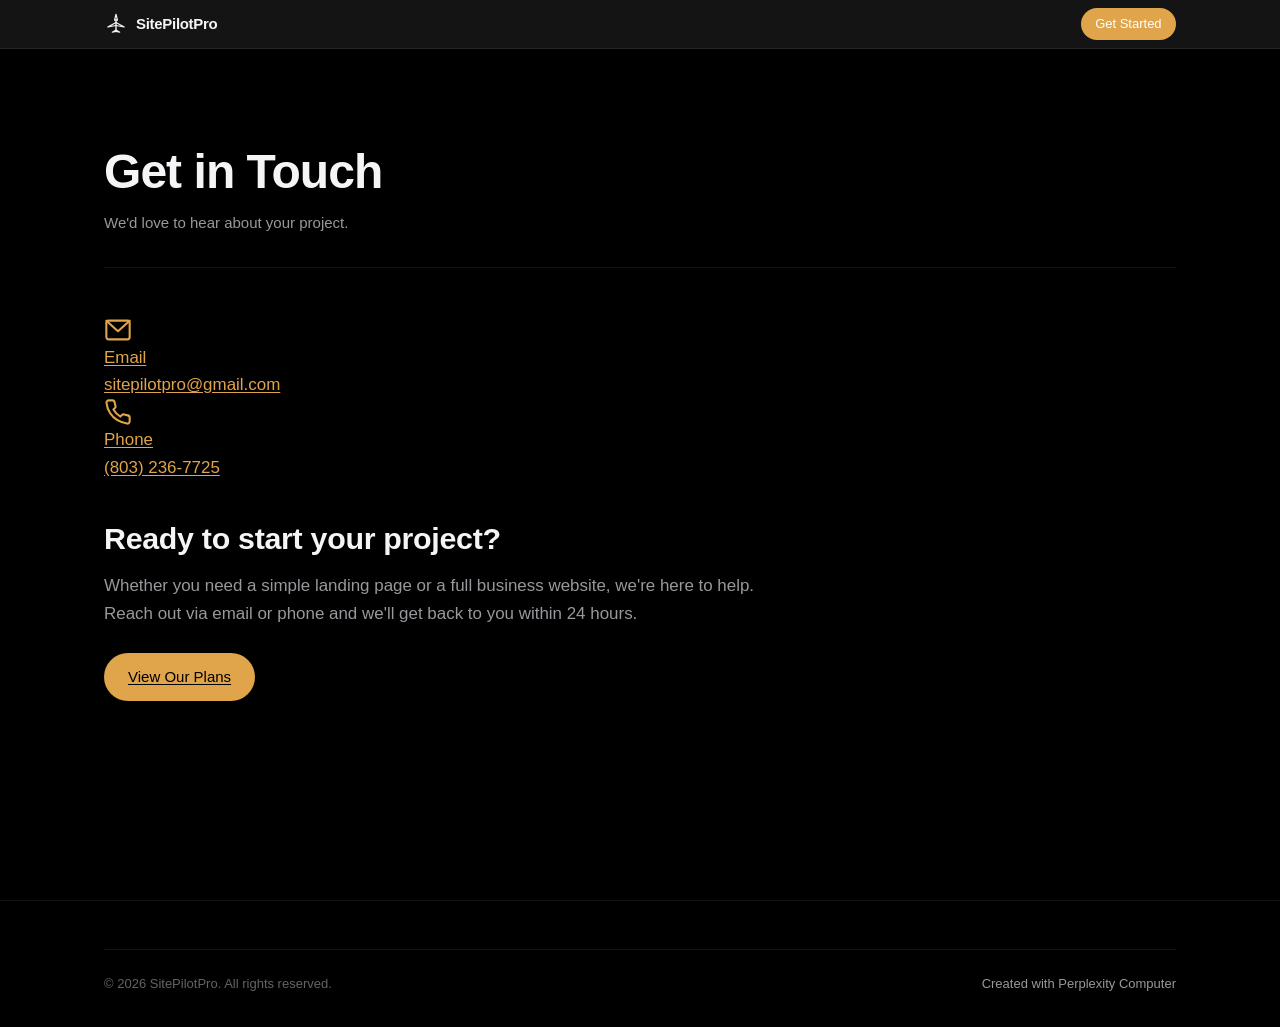
==== contact.html @ 57f38161 "Add contact page with email and phone" ====
<!DOCTYPE html>
<html lang="en" data-theme="dark">
<head>
<!--
   ______                            __
  / ____/___  ____ ___  ____  __  __/ /____  _____
 / /   / __ \/ __ `__ \/ __ \/ / / / __/ _ \/ ___/
/ /___/ /_/ / / / / / / /_/ / /_/ / /_/  __/ /
\____/\____/_/ /_/ /_/ .___/\__,_/\__/\___/_/
                    /_/
        Created with Perplexity Computer
        https://www.perplexity.ai/computer
-->
<meta name="generator" content="Perplexity Computer">
<meta name="author" content="Perplexity Computer">
<meta property="og:see_also" content="https://www.perplexity.ai/computer">
<link rel="author" href="https://www.perplexity.ai/computer">

<meta charset="UTF-8">
<meta name="viewport" content="width=device-width, initial-scale=1.0">
<title>Contact — SitePilotPro</title>
<meta name="description" content="Get in touch with SitePilotPro — reach us by email or phone to start your web design project.">
<link rel="stylesheet" href="./base.css">
<link rel="stylesheet" href="./style.css">
</head>
<body>

<nav class="nav" role="navigation" aria-label="Primary navigation">
  <div class="nav__inner">
    <a href="./index.html" class="nav__logo" aria-label="SitePilotPro home">
      <svg width="28" height="28" viewBox="0 0 32 32" fill="none" aria-hidden="true">
        <path d="M16 3L18 11H14L16 3Z" fill="currentColor" opacity="0.15"/>
        <path d="M16 3L18 11H14L16 3Z" stroke="currentColor" stroke-width="1.5" stroke-linejoin="round"/>
        <line x1="16" y1="10" x2="16" y2="26" stroke="currentColor" stroke-width="1.8" stroke-linecap="round"/>
        <path d="M16 14L5 20L16 18" stroke="currentColor" stroke-width="1.6" stroke-linecap="round" stroke-linejoin="round"/>
        <path d="M16 14L27 20L16 18" stroke="currentColor" stroke-width="1.6" stroke-linecap="round" stroke-linejoin="round"/>
        <path d="M16 24L11 27L16 26" stroke="currentColor" stroke-width="1.4" stroke-linecap="round" stroke-linejoin="round"/>
        <path d="M16 24L21 27L16 26" stroke="currentColor" stroke-width="1.4" stroke-linecap="round" stroke-linejoin="round"/>
      </svg>
      SitePilotPro
    </a>
    <div class="nav__actions">
      <a href="./index.html#pricing" class="nav__cta">Get Started</a>
    </div>
  </div>
</nav>

<main class="legal">
  <div class="container">
    <div class="legal__header">
      <h1 class="legal__title">Get in Touch</h1>
      <p class="legal__date">We'd love to hear about your project.</p>
    </div>

    <div class="legal__content">
      <section class="contact-cards">
        <a href="mailto:sitepilotpro@gmail.com" class="contact-card">
          <div class="contact-card__icon">
            <svg width="28" height="28" viewBox="0 0 24 24" fill="none" stroke="currentColor" stroke-width="1.8" stroke-linecap="round" stroke-linejoin="round">
              <rect x="2" y="4" width="20" height="16" rx="2"/>
              <path d="M22 4L12 13L2 4"/>
            </svg>
          </div>
          <div class="contact-card__label">Email</div>
          <div class="contact-card__value">sitepilotpro@gmail.com</div>
        </a>

        <a href="tel:+18032367725" class="contact-card">
          <div class="contact-card__icon">
            <svg width="28" height="28" viewBox="0 0 24 24" fill="none" stroke="currentColor" stroke-width="1.8" stroke-linecap="round" stroke-linejoin="round">
              <path d="M22 16.92v3a2 2 0 01-2.18 2 19.79 19.79 0 01-8.63-3.07 19.5 19.5 0 01-6-6 19.79 19.79 0 01-3.07-8.67A2 2 0 014.11 2h3a2 2 0 012 1.72c.127.96.361 1.903.7 2.81a2 2 0 01-.45 2.11L8.09 9.91a16 16 0 006 6l1.27-1.27a2 2 0 012.11-.45c.907.339 1.85.573 2.81.7A2 2 0 0122 16.92z"/>
            </svg>
          </div>
          <div class="contact-card__label">Phone</div>
          <div class="contact-card__value">(803) 236-7725</div>
        </a>
      </section>

      <section>
        <h2>Ready to start your project?</h2>
        <p>Whether you need a simple landing page or a full business website, we're here to help. Reach out via email or phone and we'll get back to you within 24 hours.</p>
        <p style="margin-top: var(--space-6);">
          <a href="./index.html#pricing" class="btn btn--primary" style="display: inline-flex; color: #000;">View Our Plans</a>
        </p>
      </section>
    </div>
  </div>
</main>

<footer class="footer">
  <div class="container">
    <div class="footer__bottom">
      <div class="footer__copyright">&copy; 2026 SitePilotPro. All rights reserved.</div>
      <div class="footer__credit">
        <a href="https://www.perplexity.ai/computer" target="_blank" rel="noopener noreferrer">Created with Perplexity Computer</a>
      </div>
    </div>
  </div>
</footer>

</body>
</html>
---- base.css ----
*, *::before, *::after { box-sizing: border-box; margin: 0; padding: 0; }

html {
  -moz-text-size-adjust: none;
  -webkit-text-size-adjust: none;
  text-size-adjust: none;
  -webkit-font-smoothing: antialiased;
  -moz-osx-font-smoothing: grayscale;
  text-rendering: optimizeLegibility;
  scroll-behavior: smooth;
  hanging-punctuation: first last;
  scroll-padding-top: 5rem;
}

body {
  min-height: 100dvh;
  line-height: 1.6;
  font-family: var(--font-body, sans-serif);
  font-size: var(--text-base);
  color: var(--color-text);
  background-color: var(--color-bg);
}

img, picture, video, canvas, svg { display: block; max-width: 100%; height: auto; }
ul[role="list"], ol[role="list"] { list-style: none; }
input, button, textarea, select { font: inherit; color: inherit; }

h1, h2, h3, h4, h5, h6 { text-wrap: balance; line-height: 1.15; }
p, li, figcaption { text-wrap: pretty; max-width: 72ch; }

::selection {
  background: oklch(from var(--color-primary) l c h / 0.25);
  color: var(--color-text);
}

:focus-visible {
  outline: 2px solid var(--color-primary);
  outline-offset: 3px;
  border-radius: 0.375rem;
}

@media (prefers-reduced-motion: reduce) {
  *, *::before, *::after {
    animation-duration: 0.01ms !important;
    animation-iteration-count: 1 !important;
    transition-duration: 0.01ms !important;
    scroll-behavior: auto !important;
  }
}

button { cursor: pointer; background: none; border: none; }
table { border-collapse: collapse; width: 100%; }

a, button, [role="button"], [role="link"], input, textarea, select {
  transition: color 180ms cubic-bezier(0.16, 1, 0.3, 1),
              background 180ms cubic-bezier(0.16, 1, 0.3, 1),
              border-color 180ms cubic-bezier(0.16, 1, 0.3, 1),
              box-shadow 180ms cubic-bezier(0.16, 1, 0.3, 1);
}

.sr-only {
  position: absolute; width: 1px; height: 1px; padding: 0; margin: -1px;
  overflow: hidden; clip: rect(0, 0, 0, 0); white-space: nowrap; border-width: 0;
}
---- style.css ----
/* =============================================
   SitePilotPro — Apple-Inspired Sleek Redesign
   ============================================= */

/* --- Fonts --- */
@import url('https://api.fontshare.com/v2/css?f[]=general-sans@400,500,600,700&f[]=cabinet-grotesk@500,700,800&display=swap');

/* --- Design Tokens --- */
:root {
  --font-body: 'General Sans', -apple-system, 'Helvetica Neue', sans-serif;
  --font-display: 'Cabinet Grotesk', 'General Sans', sans-serif;

  --text-xs:   clamp(0.75rem,  0.7rem  + 0.25vw, 0.8125rem);
  --text-sm:   clamp(0.8125rem, 0.78rem + 0.25vw, 0.9375rem);
  --text-base: clamp(0.9375rem, 0.9rem  + 0.2vw,  1.0625rem);
  --text-lg:   clamp(1.125rem, 1rem    + 0.6vw,  1.375rem);
  --text-xl:   clamp(1.375rem, 1.1rem  + 1vw,    2rem);
  --text-2xl:  clamp(1.75rem,  1rem    + 2.2vw,  3rem);
  --text-3xl:  clamp(2.25rem,  0.8rem  + 3.5vw,  4.5rem);
  --text-hero: clamp(2.75rem,  0.5rem  + 6vw,    6.5rem);

  --space-1:  0.25rem;
  --space-2:  0.5rem;
  --space-3:  0.75rem;
  --space-4:  1rem;
  --space-5:  1.25rem;
  --space-6:  1.5rem;
  --space-8:  2rem;
  --space-10: 2.5rem;
  --space-12: 3rem;
  --space-16: 4rem;
  --space-20: 5rem;
  --space-24: 6rem;
  --space-32: 8rem;

  --radius-sm: 0.5rem;
  --radius-md: 0.75rem;
  --radius-lg: 1rem;
  --radius-xl: 1.25rem;
  --radius-2xl: 1.5rem;
  --radius-3xl: 2rem;
  --radius-full: 9999px;

  --transition-fast: 120ms cubic-bezier(0.25, 0.46, 0.45, 0.94);
  --transition-interactive: 200ms cubic-bezier(0.25, 0.46, 0.45, 0.94);
  --transition-smooth: 400ms cubic-bezier(0.25, 0.46, 0.45, 0.94);

  --content-narrow: 640px;
  --content-default: 980px;
  --content-wide: 1120px;
  --content-full: 100%;
}

/* --- Light Mode --- */
:root, [data-theme="light"] {
  --color-bg: #fbfbfb;
  --color-surface: #ffffff;
  --color-surface-2: #f5f5f7;
  --color-surface-elevated: #ffffff;
  --color-border: rgba(0, 0, 0, 0.08);
  --color-border-strong: rgba(0, 0, 0, 0.12);
  --color-text: #1d1d1f;
  --color-text-secondary: #424245;
  --color-text-muted: #6e6e73;
  --color-text-faint: #aeaeb2;
  --color-primary: #c8842a;
  --color-primary-hover: #b07324;
  --color-primary-active: #9a631e;
  --color-primary-light: rgba(200, 132, 42, 0.06);
  --color-primary-glow: rgba(200, 132, 42, 0.15);
  --color-primary-subtle: rgba(200, 132, 42, 0.1);

  --shadow-xs: 0 0.5px 1px rgba(0,0,0,0.03);
  --shadow-sm: 0 1px 2px rgba(0,0,0,0.04), 0 1px 3px rgba(0,0,0,0.03);
  --shadow-md: 0 2px 8px rgba(0,0,0,0.04), 0 4px 16px rgba(0,0,0,0.04);
  --shadow-lg: 0 4px 12px rgba(0,0,0,0.03), 0 12px 40px rgba(0,0,0,0.06);
  --shadow-xl: 0 8px 24px rgba(0,0,0,0.04), 0 24px 64px rgba(0,0,0,0.08);
  --shadow-card: 0 0 0 1px rgba(0,0,0,0.04), 0 2px 8px rgba(0,0,0,0.03), 0 8px 32px rgba(0,0,0,0.04);
  --shadow-card-hover: 0 0 0 1px rgba(0,0,0,0.06), 0 4px 16px rgba(0,0,0,0.06), 0 16px 48px rgba(0,0,0,0.06);

  --glass-bg: rgba(255, 255, 255, 0.72);
  --glass-border: rgba(255, 255, 255, 0.5);

  /* Globe-specific hex colors (globe.js needs hex for parsing) */
  --globe-border: #d1d1d6;
  --globe-text-faint: #aeaeb2;
  --globe-bg: #fbfbfb;
}

/* --- Dark Mode --- */
[data-theme="dark"] {
  --color-bg: #000000;
  --color-surface: #1c1c1e;
  --color-surface-2: #2c2c2e;
  --color-surface-elevated: #2c2c2e;
  --color-border: rgba(255, 255, 255, 0.08);
  --color-border-strong: rgba(255, 255, 255, 0.14);
  --color-text: #f5f5f7;
  --color-text-secondary: #d1d1d6;
  --color-text-muted: #98989d;
  --color-text-faint: #636366;
  --color-primary: #e0a44a;
  --color-primary-hover: #edb85c;
  --color-primary-active: #c8923a;
  --color-primary-light: rgba(224, 164, 74, 0.08);
  --color-primary-glow: rgba(224, 164, 74, 0.18);
  --color-primary-subtle: rgba(224, 164, 74, 0.12);

  --shadow-xs: 0 0.5px 1px rgba(0,0,0,0.2);
  --shadow-sm: 0 1px 2px rgba(0,0,0,0.3), 0 1px 3px rgba(0,0,0,0.2);
  --shadow-md: 0 2px 8px rgba(0,0,0,0.3), 0 4px 16px rgba(0,0,0,0.2);
  --shadow-lg: 0 4px 12px rgba(0,0,0,0.3), 0 12px 40px rgba(0,0,0,0.3);
  --shadow-xl: 0 8px 24px rgba(0,0,0,0.3), 0 24px 64px rgba(0,0,0,0.4);
  --shadow-card: 0 0 0 1px rgba(255,255,255,0.06), 0 2px 8px rgba(0,0,0,0.3), 0 8px 32px rgba(0,0,0,0.2);
  --shadow-card-hover: 0 0 0 1px rgba(255,255,255,0.1), 0 4px 16px rgba(0,0,0,0.4), 0 16px 48px rgba(0,0,0,0.3);

  --glass-bg: rgba(28, 28, 30, 0.72);
  --glass-border: rgba(255, 255, 255, 0.06);

  --globe-border: #38383a;
  --globe-text-faint: #636366;
  --globe-bg: #000000;
}

@media (prefers-color-scheme: dark) {
  :root:not([data-theme]) {
    --color-bg: #000000;
    --color-surface: #1c1c1e;
    --color-surface-2: #2c2c2e;
    --color-surface-elevated: #2c2c2e;
    --color-border: rgba(255, 255, 255, 0.08);
    --color-border-strong: rgba(255, 255, 255, 0.14);
    --color-text: #f5f5f7;
    --color-text-secondary: #d1d1d6;
    --color-text-muted: #98989d;
    --color-text-faint: #636366;
    --color-primary: #e0a44a;
    --color-primary-hover: #edb85c;
    --color-primary-active: #c8923a;
    --color-primary-light: rgba(224, 164, 74, 0.08);
    --color-primary-glow: rgba(224, 164, 74, 0.18);
    --color-primary-subtle: rgba(224, 164, 74, 0.12);

    --shadow-xs: 0 0.5px 1px rgba(0,0,0,0.2);
    --shadow-sm: 0 1px 2px rgba(0,0,0,0.3), 0 1px 3px rgba(0,0,0,0.2);
    --shadow-md: 0 2px 8px rgba(0,0,0,0.3), 0 4px 16px rgba(0,0,0,0.2);
    --shadow-lg: 0 4px 12px rgba(0,0,0,0.3), 0 12px 40px rgba(0,0,0,0.3);
    --shadow-xl: 0 8px 24px rgba(0,0,0,0.3), 0 24px 64px rgba(0,0,0,0.4);
    --shadow-card: 0 0 0 1px rgba(255,255,255,0.06), 0 2px 8px rgba(0,0,0,0.3), 0 8px 32px rgba(0,0,0,0.2);
    --shadow-card-hover: 0 0 0 1px rgba(255,255,255,0.1), 0 4px 16px rgba(0,0,0,0.4), 0 16px 48px rgba(0,0,0,0.3);

    --glass-bg: rgba(28, 28, 30, 0.72);
    --glass-border: rgba(255, 255, 255, 0.06);

    --globe-border: #38383a;
    --globe-text-faint: #636366;
    --globe-bg: #000000;
  }
}

/* =============== GLOBAL =============== */

body {
  font-family: var(--font-body);
  background: var(--color-bg);
  color: var(--color-text);
  overflow-x: hidden;
  -webkit-font-smoothing: antialiased;
}

a {
  color: var(--color-primary);
  text-decoration: none;
  transition: color var(--transition-fast);
}
a:hover {
  color: var(--color-primary-hover);
}

.container {
  max-width: var(--content-wide);
  margin-inline: auto;
  padding-inline: var(--space-6);
}

/* =============== NAVIGATION =============== */

.nav {
  position: fixed;
  top: 0;
  left: 0;
  right: 0;
  z-index: 100;
  background: var(--glass-bg);
  backdrop-filter: saturate(180%) blur(20px);
  -webkit-backdrop-filter: saturate(180%) blur(20px);
  border-bottom: 1px solid var(--color-border);
}

.nav__inner {
  display: flex;
  align-items: center;
  justify-content: space-between;
  height: 48px;
  max-width: var(--content-wide);
  margin-inline: auto;
  padding-inline: var(--space-6);
}

.nav__logo {
  display: flex;
  align-items: center;
  gap: var(--space-2);
  font-weight: 600;
  font-size: var(--text-sm);
  color: var(--color-text);
  letter-spacing: -0.02em;
}

.nav__logo svg {
  width: 24px;
  height: 24px;
}

.nav__links {
  display: flex;
  align-items: center;
  gap: var(--space-8);
  list-style: none;
}

.nav__links a {
  font-size: var(--text-xs);
  color: var(--color-text-muted);
  font-weight: 400;
  transition: color var(--transition-fast);
}
.nav__links a:hover {
  color: var(--color-text);
}

.nav__actions {
  display: flex;
  align-items: center;
  gap: var(--space-3);
}

.nav__cta {
  display: inline-flex;
  align-items: center;
  padding: 0.35rem 0.9rem;
  font-size: var(--text-xs);
  font-weight: 500;
  color: #fff;
  background: var(--color-primary);
  border-radius: var(--radius-full);
  transition: background var(--transition-fast),
              transform var(--transition-fast);
}
.nav__cta:hover {
  background: var(--color-primary-hover);
  color: #fff;
  transform: scale(1.02);
}

.theme-toggle {
  display: flex;
  align-items: center;
  justify-content: center;
  width: 32px;
  height: 32px;
  border-radius: var(--radius-full);
  color: var(--color-text-muted);
  transition: color var(--transition-fast),
              background var(--transition-fast);
}
.theme-toggle:hover {
  color: var(--color-text);
  background: var(--color-primary-light);
}

/* Mobile nav toggle */
.nav__mobile-toggle {
  display: none;
  width: 36px;
  height: 36px;
  align-items: center;
  justify-content: center;
  color: var(--color-text);
}

@media (max-width: 768px) {
  .nav__links { display: none; }
  .nav__mobile-toggle { display: flex; }
  .nav__cta { display: none; }
  .nav__links.open {
    display: flex;
    flex-direction: column;
    position: absolute;
    top: 48px;
    left: 0;
    right: 0;
    background: var(--glass-bg);
    backdrop-filter: blur(20px);
    -webkit-backdrop-filter: blur(20px);
    padding: var(--space-6);
    gap: var(--space-4);
    border-bottom: 1px solid var(--color-border);
  }
}

/* =============== HERO =============== */

.hero {
  padding-top: calc(48px + var(--space-20));
  padding-bottom: var(--space-16);
  text-align: center;
  position: relative;
  overflow: hidden;
}

/* Subtle radial gradient background glow */
.hero::before {
  content: '';
  position: absolute;
  top: 0;
  left: 50%;
  transform: translateX(-50%);
  width: 120%;
  height: 100%;
  background: radial-gradient(ellipse 60% 50% at 50% 30%, var(--color-primary-light), transparent 70%);
  pointer-events: none;
}

.hero__badge {
  display: inline-flex;
  align-items: center;
  gap: var(--space-2);
  padding: 0.3rem 0.85rem;
  font-size: 0.6875rem;
  font-weight: 500;
  color: var(--color-primary);
  background: var(--color-primary-light);
  border-radius: var(--radius-full);
  margin-bottom: var(--space-8);
  border: 1px solid var(--color-primary-subtle);
  letter-spacing: 0.02em;
  position: relative;
}

.hero__title {
  font-family: var(--font-display);
  font-size: var(--text-hero);
  font-weight: 700;
  letter-spacing: -0.045em;
  line-height: 1.02;
  margin-bottom: var(--space-6);
  color: var(--color-text);
  max-width: 12ch;
  margin-inline: auto;
  position: relative;
}

.hero__title span {
  background: linear-gradient(135deg, var(--color-primary), #d4a04a, var(--color-primary-hover));
  -webkit-background-clip: text;
  -webkit-text-fill-color: transparent;
  background-clip: text;
}

.hero__subtitle {
  font-size: var(--text-lg);
  color: var(--color-text-muted);
  max-width: 44ch;
  margin-inline: auto;
  margin-bottom: var(--space-10);
  font-weight: 400;
  line-height: 1.55;
  position: relative;
}

.hero__actions {
  display: flex;
  align-items: center;
  justify-content: center;
  gap: var(--space-3);
  margin-bottom: var(--space-16);
  flex-wrap: wrap;
  position: relative;
}

@media (max-width: 480px) {
  .hero__actions {
    flex-direction: column;
    gap: var(--space-3);
  }
  .hero__actions .btn {
    width: 100%;
    justify-content: center;
  }
}

/* --- Buttons --- */

.btn {
  display: inline-flex;
  align-items: center;
  gap: var(--space-2);
  padding: 0.7rem 1.5rem;
  font-size: var(--text-sm);
  font-weight: 500;
  border-radius: var(--radius-full);
  white-space: nowrap;
  transition: all var(--transition-interactive);
  position: relative;
}

.btn--primary {
  background: var(--color-primary);
  color: #fff;
  box-shadow: 0 1px 2px rgba(0,0,0,0.1);
}
.btn--primary:hover {
  background: var(--color-primary-hover);
  color: #fff;
  transform: scale(1.02);
  box-shadow: 0 4px 16px var(--color-primary-glow);
}
.btn--primary:active {
  transform: scale(0.98);
}

.btn--secondary {
  background: transparent;
  color: var(--color-text-secondary);
  border: 1px solid var(--color-border-strong);
}
.btn--secondary:hover {
  background: var(--color-surface-2);
  color: var(--color-text);
  border-color: var(--color-border-strong);
  transform: scale(1.02);
}
.btn--secondary:active {
  transform: scale(0.98);
}

.btn--text {
  background: transparent;
  color: var(--color-primary);
  padding-inline: 0;
  font-weight: 500;
}
.btn--text:hover {
  color: var(--color-primary-hover);
}
.btn--text svg {
  transition: transform var(--transition-fast);
}
.btn--text:hover svg {
  transform: translateX(3px);
}

/* --- Globe --- */

.hero__globe {
  max-width: 700px;
  margin-inline: auto;
  margin-top: var(--space-4);
  position: relative;
}

.globe-canvas {
  width: 100%;
  aspect-ratio: 4 / 3;
  cursor: grab;
  touch-action: none;
}
.globe-canvas:active {
  cursor: grabbing;
}

@media (max-width: 640px) {
  .hero__globe {
    max-width: 320px;
    margin-top: 0;
  }
}

/* =============== SECTION SHARED =============== */

.section {
  padding: clamp(var(--space-20), 8vw, var(--space-32)) 0;
}

.section__label {
  font-size: 0.6875rem;
  font-weight: 500;
  text-transform: uppercase;
  letter-spacing: 0.1em;
  color: var(--color-primary);
  margin-bottom: var(--space-3);
}

.section__heading {
  font-family: var(--font-display);
  font-size: var(--text-2xl);
  font-weight: 700;
  letter-spacing: -0.035em;
  color: var(--color-text);
  margin-bottom: var(--space-4);
  line-height: 1.08;
}

.section__subheading {
  font-size: var(--text-base);
  color: var(--color-text-muted);
  max-width: 50ch;
  line-height: 1.6;
}

.section--centered {
  text-align: center;
}
.section--centered .section__subheading {
  margin-inline: auto;
}

/* =============== SERVICES =============== */

.services__grid {
  display: grid;
  grid-template-columns: repeat(3, 1fr);
  gap: var(--space-4);
  margin-top: var(--space-12);
}

.service-card {
  background: var(--color-surface);
  border-radius: var(--radius-2xl);
  padding: var(--space-8);
  display: flex;
  flex-direction: column;
  position: relative;
  overflow: hidden;
  border: 1px solid var(--color-border);
  transition: transform var(--transition-interactive),
              box-shadow var(--transition-interactive),
              border-color var(--transition-interactive);
}

/* Animated gradient shimmer on hover */
.service-card::before {
  content: '';
  position: absolute;
  inset: 0;
  border-radius: inherit;
  background: linear-gradient(
    135deg,
    transparent 30%,
    var(--color-primary-glow) 50%,
    transparent 70%
  );
  background-size: 250% 250%;
  background-position: 100% 100%;
  opacity: 0;
  transition: opacity 0.4s ease, background-position 0.6s ease;
  pointer-events: none;
  z-index: 0;
}
.service-card:hover::before {
  opacity: 1;
  background-position: 0% 0%;
}

.service-card:hover {
  transform: translateY(-4px);
  border-color: var(--color-primary-subtle);
  box-shadow: 0 8px 32px var(--color-primary-glow),
              0 2px 12px rgba(0,0,0,0.06);
}

/* Ensure card content is above shimmer */
.service-card > * {
  position: relative;
  z-index: 1;
}

.service-card__icon {
  width: 48px;
  height: 48px;
  border-radius: var(--radius-lg);
  background: linear-gradient(135deg, var(--color-primary-subtle), var(--color-primary-light));
  display: flex;
  align-items: center;
  justify-content: center;
  color: var(--color-primary);
  margin-bottom: var(--space-5);
  box-shadow: 0 2px 8px var(--color-primary-glow);
  transition: transform var(--transition-interactive),
              box-shadow var(--transition-interactive);
}
.service-card:hover .service-card__icon {
  transform: scale(1.08) translateY(-2px);
  box-shadow: 0 4px 16px var(--color-primary-glow);
}

.service-card__title {
  font-size: var(--text-lg);
  font-weight: 600;
  color: var(--color-text);
  margin-bottom: var(--space-2);
  letter-spacing: -0.02em;
}

.service-card__desc {
  font-size: var(--text-sm);
  color: var(--color-text-muted);
  line-height: 1.6;
  flex-grow: 1;
}

.service-card__link {
  display: inline-flex;
  align-items: center;
  gap: 4px;
  font-size: var(--text-sm);
  font-weight: 500;
  color: var(--color-primary);
  margin-top: var(--space-5);
  transition: color var(--transition-fast);
}
.service-card__link:hover {
  color: var(--color-primary-hover);
}
.service-card__link svg {
  transition: transform var(--transition-fast);
}
.service-card__link:hover svg {
  transform: translateX(3px);
}

/* Featured (wide card) */
.service-card--featured {
  grid-column: span 2;
  display: grid;
  grid-template-columns: 1fr 1fr;
  gap: var(--space-8);
  align-items: center;
  border-color: transparent;
  background:
    linear-gradient(var(--color-surface), var(--color-surface)) padding-box,
    linear-gradient(135deg, var(--color-primary-subtle), var(--color-primary), var(--color-primary-subtle)) border-box;
  border: 1.5px solid transparent;
  box-shadow: 0 4px 24px var(--color-primary-glow),
              0 2px 8px rgba(0,0,0,0.04);
}
.service-card--featured:hover {
  box-shadow: 0 12px 48px var(--color-primary-glow),
              0 4px 16px rgba(0,0,0,0.08);
}
.service-card--featured .service-card__content {
  display: flex;
  flex-direction: column;
}
.service-card--featured .service-card__image {
  border-radius: var(--radius-lg);
  overflow: hidden;
}
.service-card--featured .service-card__image img {
  width: 100%;
  height: 100%;
  object-fit: cover;
  border-radius: var(--radius-lg);
}

@media (max-width: 768px) {
  .services__grid {
    grid-template-columns: 1fr;
  }
  .service-card--featured {
    grid-column: span 1;
    grid-template-columns: 1fr;
  }
}

/* =============== SHOWCASE =============== */

.showcase {
  padding: clamp(var(--space-20), 8vw, var(--space-32)) 0;
}

.showcase__content {
  text-align: center;
  margin-bottom: var(--space-12);
}

.showcase__image {
  max-width: var(--content-wide);
  margin-inline: auto;
  border-radius: var(--radius-2xl);
  overflow: hidden;
  padding: 3px;
  background: linear-gradient(135deg, var(--color-primary-subtle), var(--color-primary), #d4a04a, var(--color-primary-subtle));
  box-shadow: 0 12px 48px var(--color-primary-glow),
              0 4px 16px rgba(0,0,0,0.08);
}

.showcase__image img {
  width: 100%;
  height: auto;
  object-fit: cover;
  border-radius: calc(var(--radius-2xl) - 3px);
}

/* =============== PROCESS =============== */

.process__steps {
  display: grid;
  grid-template-columns: repeat(4, 1fr);
  gap: var(--space-6);
  margin-top: var(--space-12);
  position: relative;
}

/* Connecting line */
.process__steps::before {
  content: '';
  position: absolute;
  top: 24px;
  left: 12.5%;
  right: 12.5%;
  height: 2px;
  background: linear-gradient(to right, transparent, var(--color-primary-subtle), var(--color-primary), var(--color-primary-subtle), transparent);
  border-radius: 1px;
}

.process-step {
  text-align: center;
  position: relative;
}

.process-step__number {
  width: 48px;
  height: 48px;
  border-radius: var(--radius-full);
  background: linear-gradient(135deg, var(--color-primary), var(--color-primary-hover));
  color: #fff;
  display: inline-flex;
  align-items: center;
  justify-content: center;
  font-weight: 700;
  font-size: var(--text-sm);
  margin-bottom: var(--space-5);
  position: relative;
  z-index: 1;
  box-shadow: 0 4px 16px var(--color-primary-glow);
  transition: transform var(--transition-interactive),
              box-shadow var(--transition-interactive);
}
.process-step:hover .process-step__number {
  transform: scale(1.1);
  box-shadow: 0 6px 24px var(--color-primary-glow);
}

.process-step__title {
  font-size: var(--text-lg);
  font-weight: 600;
  color: var(--color-text);
  margin-bottom: var(--space-2);
  letter-spacing: -0.02em;
}

.process-step__desc {
  font-size: var(--text-sm);
  color: var(--color-text-muted);
  line-height: 1.6;
  max-width: 22ch;
  margin-inline: auto;
}

@media (max-width: 768px) {
  .process__steps {
    grid-template-columns: 1fr 1fr;
    gap: var(--space-8);
  }
  .process__steps::before {
    display: none;
  }
}
@media (max-width: 480px) {
  .process__steps {
    grid-template-columns: 1fr;
  }
}

/* =============== PRICING =============== */

.pricing__grid {
  display: grid;
  grid-template-columns: repeat(3, 1fr);
  gap: var(--space-4);
  margin-top: var(--space-12);
  align-items: start;
}

.pricing-card {
  background: var(--color-surface);
  border-radius: var(--radius-2xl);
  padding: var(--space-8);
  position: relative;
  overflow: visible;
  border: 1px solid var(--color-border);
  transition: transform var(--transition-interactive),
              box-shadow var(--transition-interactive),
              border-color var(--transition-interactive);
}

/* Subtle gradient overlay on hover */
.pricing-card::before {
  content: '';
  position: absolute;
  inset: 0;
  border-radius: inherit;
  background: linear-gradient(
    180deg,
    var(--color-primary-light) 0%,
    transparent 40%
  );
  opacity: 0;
  transition: opacity 0.4s ease;
  pointer-events: none;
  z-index: 0;
}
.pricing-card:hover::before {
  opacity: 1;
}

.pricing-card > * {
  position: relative;
  z-index: 1;
}

.pricing-card:hover {
  transform: translateY(-4px);
  border-color: var(--color-primary-subtle);
  box-shadow: 0 8px 32px var(--color-primary-glow),
              0 2px 12px rgba(0,0,0,0.06);
}

/* Popular card — glowing gradient border */
.pricing-card--popular {
  border-color: transparent;
  background:
    linear-gradient(var(--color-surface), var(--color-surface)) padding-box,
    linear-gradient(135deg, var(--color-primary), #d4a04a, var(--color-primary-hover)) border-box;
  border: 2px solid transparent;
  box-shadow: 0 0 24px var(--color-primary-glow),
              0 4px 16px rgba(0,0,0,0.06);
}
.pricing-card--popular:hover {
  transform: translateY(-6px);
  box-shadow: 0 0 40px var(--color-primary-glow),
              0 12px 48px var(--color-primary-glow),
              0 4px 16px rgba(0,0,0,0.08);
}

.pricing-card__badge {
  position: absolute;
  top: -12px;
  left: 50%;
  transform: translateX(-50%);
  padding: 0.3rem 1rem;
  font-size: 0.7rem;
  font-weight: 600;
  text-transform: uppercase;
  letter-spacing: 0.06em;
  color: #fff;
  background: linear-gradient(135deg, var(--color-primary), var(--color-primary-hover));
  border-radius: var(--radius-full);
  white-space: nowrap;
  z-index: 10;
  box-shadow: 0 2px 8px var(--color-primary-glow);
}

.pricing-card__name {
  font-size: var(--text-lg);
  font-weight: 600;
  color: var(--color-text);
  margin-bottom: var(--space-1);
  letter-spacing: -0.02em;
}

.pricing-card__desc {
  font-size: var(--text-xs);
  color: var(--color-text-muted);
  margin-bottom: var(--space-6);
}

.pricing-card__price {
  font-size: var(--text-2xl);
  font-weight: 700;
  color: var(--color-text);
  letter-spacing: -0.04em;
  line-height: 1;
  margin-bottom: var(--space-6);
  font-variant-numeric: tabular-nums;
}
.pricing-card__price span {
  font-size: var(--text-xs);
  font-weight: 400;
  color: var(--color-text-muted);
  margin-left: var(--space-1);
}

.pricing-card__recurring {
  font-size: var(--text-base);
  font-weight: 600;
  color: var(--color-primary);
  margin-top: calc(-1 * var(--space-4));
  margin-bottom: var(--space-6);
  letter-spacing: -0.01em;
}

.pricing-card__features {
  list-style: none;
  display: flex;
  flex-direction: column;
  gap: var(--space-3);
  margin-bottom: var(--space-8);
}

.pricing-card__features li {
  font-size: var(--text-sm);
  color: var(--color-text-muted);
  display: flex;
  align-items: center;
  gap: var(--space-2);
}

.pricing-card__features li svg {
  width: 16px;
  height: 16px;
  color: var(--color-primary);
  flex-shrink: 0;
}

.pricing-card .btn {
  width: 100%;
  justify-content: center;
}

@media (max-width: 768px) {
  .pricing__grid {
    grid-template-columns: 1fr;
    max-width: 400px;
    margin-inline: auto;
  }
}

/* =============== LIGHT MODE CARD ENHANCEMENTS =============== */

:root .service-card,
[data-theme="light"] .service-card {
  background: linear-gradient(145deg, #ffffff 0%, #f8f6f1 100%);
  border: 1px solid rgba(200, 132, 42, 0.12);
  box-shadow: 0 2px 12px rgba(200, 132, 42, 0.06),
              0 1px 4px rgba(0, 0, 0, 0.04);
}
[data-theme="light"] .service-card:hover {
  border-color: rgba(200, 132, 42, 0.25);
  box-shadow: 0 8px 32px rgba(200, 132, 42, 0.15),
              0 2px 12px rgba(0, 0, 0, 0.06);
}
[data-theme="light"] .service-card--featured {
  background:
    linear-gradient(145deg, #ffffff, #f8f6f1) padding-box,
    linear-gradient(135deg, var(--color-primary-subtle), var(--color-primary), var(--color-primary-subtle)) border-box;
  border: 1.5px solid transparent;
  box-shadow: 0 4px 24px rgba(200, 132, 42, 0.12),
              0 2px 8px rgba(0, 0, 0, 0.04);
}

:root .pricing-card,
[data-theme="light"] .pricing-card {
  background: linear-gradient(145deg, #ffffff 0%, #f8f6f1 100%);
  border: 1px solid rgba(200, 132, 42, 0.12);
  box-shadow: 0 2px 12px rgba(200, 132, 42, 0.06),
              0 1px 4px rgba(0, 0, 0, 0.04);
}
[data-theme="light"] .pricing-card:hover {
  border-color: rgba(200, 132, 42, 0.25);
  box-shadow: 0 8px 32px rgba(200, 132, 42, 0.15),
              0 2px 12px rgba(0, 0, 0, 0.06);
}
[data-theme="light"] .pricing-card--popular {
  background:
    linear-gradient(145deg, #ffffff, #f8f6f1) padding-box,
    linear-gradient(135deg, var(--color-primary), #d4a04a, var(--color-primary-hover)) border-box;
  border: 2px solid transparent;
  box-shadow: 0 4px 24px rgba(200, 132, 42, 0.18),
              0 2px 12px rgba(0, 0, 0, 0.06);
}
[data-theme="light"] .pricing-card--popular:hover {
  box-shadow: 0 0 40px rgba(200, 132, 42, 0.2),
              0 12px 48px rgba(200, 132, 42, 0.18),
              0 4px 16px rgba(0, 0, 0, 0.08);
}

:root .cta__box,
[data-theme="light"] .cta__box {
  background: linear-gradient(145deg, #ffffff 0%, #f8f6f1 100%);
  border: 1px solid rgba(200, 132, 42, 0.12);
  box-shadow: 0 4px 24px rgba(200, 132, 42, 0.1),
              0 2px 12px rgba(0, 0, 0, 0.04);
}

/* Process step cards for light mode */
:root .process-step,
[data-theme="light"] .process-step {
  background: linear-gradient(145deg, #ffffff 0%, #f8f6f1 100%);
  border: 1px solid rgba(200, 132, 42, 0.1);
  border-radius: var(--radius-xl);
  padding: var(--space-6);
  box-shadow: 0 2px 8px rgba(200, 132, 42, 0.05),
              0 1px 3px rgba(0, 0, 0, 0.03);
  transition: transform var(--transition-interactive),
              box-shadow var(--transition-interactive);
}
[data-theme="light"] .process-step:hover {
  transform: translateY(-2px);
  box-shadow: 0 6px 24px rgba(200, 132, 42, 0.12),
              0 2px 8px rgba(0, 0, 0, 0.04);
}

/* Dark mode reset — keep original dark styling untouched */
[data-theme="dark"] .service-card {
  background: var(--color-surface);
  border: 1px solid var(--color-border);
  box-shadow: none;
}
[data-theme="dark"] .service-card:hover {
  border-color: var(--color-primary-subtle);
  box-shadow: 0 8px 32px var(--color-primary-glow),
              0 2px 12px rgba(0,0,0,0.06);
}
[data-theme="dark"] .service-card--featured {
  background:
    linear-gradient(var(--color-surface), var(--color-surface)) padding-box,
    linear-gradient(135deg, var(--color-primary-subtle), var(--color-primary), var(--color-primary-subtle)) border-box;
  border: 1.5px solid transparent;
  box-shadow: 0 4px 24px var(--color-primary-glow),
              0 2px 8px rgba(0,0,0,0.04);
}
[data-theme="dark"] .pricing-card {
  background: var(--color-surface);
  border: 1px solid var(--color-border);
  box-shadow: none;
}
[data-theme="dark"] .pricing-card:hover {
  border-color: var(--color-primary-subtle);
  box-shadow: 0 8px 32px var(--color-primary-glow),
              0 2px 12px rgba(0,0,0,0.06);
}
[data-theme="dark"] .pricing-card--popular {
  background:
    linear-gradient(var(--color-surface), var(--color-surface)) padding-box,
    linear-gradient(135deg, var(--color-primary), #d4a04a, var(--color-primary-hover)) border-box;
  border: 2px solid transparent;
  box-shadow: 0 0 24px var(--color-primary-glow),
              0 4px 16px rgba(0,0,0,0.06);
}
[data-theme="dark"] .pricing-card--popular:hover {
  box-shadow: 0 0 40px var(--color-primary-glow),
              0 12px 48px var(--color-primary-glow),
              0 4px 16px rgba(0,0,0,0.08);
}
[data-theme="dark"] .cta__box {
  background: linear-gradient(135deg, var(--color-surface) 0%, var(--color-surface-2) 100%);
  border: 1px solid var(--color-border);
  box-shadow: 0 12px 48px var(--color-primary-glow),
              0 4px 16px rgba(0,0,0,0.06);
}
[data-theme="dark"] .process-step {
  background: transparent;
  border: none;
  padding: 0;
  box-shadow: none;
}
[data-theme="dark"] .process-step:hover {
  transform: none;
  box-shadow: none;
}

/* =============== CTA SECTION =============== */

.cta-section {
  padding: clamp(var(--space-20), 8vw, var(--space-32)) 0;
  text-align: center;
}

.cta__box {
  background: linear-gradient(135deg, var(--color-surface) 0%, var(--color-surface-2) 100%);
  border-radius: var(--radius-3xl);
  padding: clamp(var(--space-12), 6vw, var(--space-24));
  position: relative;
  overflow: hidden;
  border: 1px solid var(--color-border);
  box-shadow: 0 12px 48px var(--color-primary-glow),
              0 4px 16px rgba(0,0,0,0.06);
}

/* Animated gradient orbs */
.cta__box::before,
.cta__box::after {
  content: '';
  position: absolute;
  border-radius: 50%;
  pointer-events: none;
  filter: blur(80px);
  animation: cta-float 8s ease-in-out infinite;
}
.cta__box::before {
  top: -20%;
  left: -10%;
  width: 50%;
  height: 60%;
  background: var(--color-primary-glow);
  opacity: 0.6;
}
.cta__box::after {
  bottom: -30%;
  right: -10%;
  width: 45%;
  height: 55%;
  background: rgba(212, 160, 74, 0.12);
  opacity: 0.5;
  animation-delay: -4s;
  animation-direction: reverse;
}

@keyframes cta-float {
  0%, 100% { transform: translate(0, 0) scale(1); }
  25% { transform: translate(10px, -10px) scale(1.05); }
  50% { transform: translate(-5px, 8px) scale(0.98); }
  75% { transform: translate(8px, 5px) scale(1.03); }
}

.cta__heading {
  font-family: var(--font-display);
  font-size: var(--text-2xl);
  font-weight: 700;
  letter-spacing: -0.035em;
  color: var(--color-text);
  margin-bottom: var(--space-4);
  position: relative;
  line-height: 1.08;
}

.cta__desc {
  font-size: var(--text-base);
  color: var(--color-text-muted);
  max-width: 42ch;
  margin-inline: auto;
  margin-bottom: var(--space-8);
  position: relative;
  line-height: 1.6;
}

.cta__actions {
  display: flex;
  align-items: center;
  justify-content: center;
  gap: var(--space-3);
  position: relative;
  flex-wrap: wrap;
}

/* =============== FOOTER =============== */

.footer {
  padding: var(--space-12) 0 var(--space-8);
  border-top: 1px solid var(--color-border);
}

.footer__grid {
  display: grid;
  grid-template-columns: 1.5fr repeat(3, 1fr);
  gap: var(--space-10);
  margin-bottom: var(--space-10);
}

.footer__brand-desc {
  font-size: var(--text-sm);
  color: var(--color-text-muted);
  line-height: 1.6;
  margin-top: var(--space-4);
  max-width: 28ch;
}

.footer__heading {
  font-size: 0.6875rem;
  font-weight: 500;
  text-transform: uppercase;
  letter-spacing: 0.1em;
  color: var(--color-text-faint);
  margin-bottom: var(--space-4);
}

.footer__links {
  list-style: none;
  display: flex;
  flex-direction: column;
  gap: var(--space-3);
}

.footer__links a {
  font-size: var(--text-sm);
  color: var(--color-text-muted);
  transition: color var(--transition-fast);
}
.footer__links a:hover {
  color: var(--color-text);
}

.footer__bottom {
  display: flex;
  align-items: center;
  justify-content: space-between;
  padding-top: var(--space-6);
  border-top: 1px solid var(--color-border);
}

.footer__copyright {
  font-size: var(--text-xs);
  color: var(--color-text-faint);
}

.footer__credit {
  font-size: var(--text-xs);
  color: var(--color-text-faint);
}
.footer__credit a {
  color: var(--color-text-muted);
}
.footer__credit a:hover {
  color: var(--color-primary);
}

@media (max-width: 768px) {
  .footer__grid {
    grid-template-columns: 1fr 1fr;
    gap: var(--space-8);
  }
}
@media (max-width: 480px) {
  .footer__grid {
    grid-template-columns: 1fr;
  }
  .footer__bottom {
    flex-direction: column;
    gap: var(--space-2);
    text-align: center;
  }
}

/* =============== SCROLL REVEAL =============== */

.fade-in {
  opacity: 1;
}

@supports (animation-timeline: scroll()) {
  .fade-in {
    opacity: 0;
    transform: translateY(8px);
    animation: reveal-fade 0.3s linear both;
    animation-timeline: view();
    animation-range: entry 0% entry 30%;
  }
}

@keyframes reveal-fade {
  to { opacity: 1; transform: translateY(0); }
}

/* =============== LEGACY / UNUSED =============== */

.stats { display: none; }
.testimonials__grid { display: none; }
.hero__image { display: none; }

/* =============== LEGAL PAGES =============== */

.legal {
  padding-top: calc(80px + var(--space-16));
  padding-bottom: var(--space-20);
  min-height: 100vh;
}

.legal__header {
  margin-bottom: var(--space-12);
  padding-bottom: var(--space-8);
  border-bottom: 1px solid var(--color-border);
}

.legal__title {
  font-family: var(--font-display);
  font-size: clamp(2rem, 5vw, 3rem);
  font-weight: 700;
  letter-spacing: -0.02em;
  color: var(--color-text);
  margin-bottom: var(--space-3);
}

.legal__date {
  font-size: var(--text-sm);
  color: var(--color-text-muted);
}

.legal__content {
  max-width: 720px;
}

.legal__content section {
  margin-bottom: var(--space-10);
}

.legal__content h2 {
  font-family: var(--font-display);
  font-size: var(--text-xl);
  font-weight: 600;
  color: var(--color-text);
  margin-bottom: var(--space-4);
  letter-spacing: -0.01em;
}

.legal__content h3 {
  font-size: var(--text-base);
  font-weight: 600;
  color: var(--color-text);
  margin-top: var(--space-5);
  margin-bottom: var(--space-3);
}

.legal__content p {
  font-size: var(--text-base);
  line-height: 1.7;
  color: var(--color-text-muted);
  margin-bottom: var(--space-4);
}

.legal__content ul {
  list-style: none;
  padding-left: 0;
  margin-bottom: var(--space-4);
}

.legal__content ul li {
  position: relative;
  padding-left: var(--space-6);
  font-size: var(--text-base);
  line-height: 1.7;
  color: var(--color-text-muted);
  margin-bottom: var(--space-2);
}

.legal__content ul li::before {
  content: '';
  position: absolute;
  left: 0;
  top: 0.7em;
  width: 6px;
  height: 6px;
  border-radius: 50%;
  background: var(--color-primary);
  opacity: 0.6;
}

.legal__content a {
  color: var(--color-primary);
  text-decoration: underline;
  text-underline-offset: 2px;
}

.legal__content a:hover {
  opacity: 0.8;
}

.legal__content strong {
  color: var(--color-text);
  font-weight: 600;
}

@media (max-width: 768px) {
  .legal {
    padding-top: calc(70px + var(--space-10));
    padding-bottom: var(--space-12);
  }
  .legal__content h2 {
    font-size: var(--text-lg);
  }
}
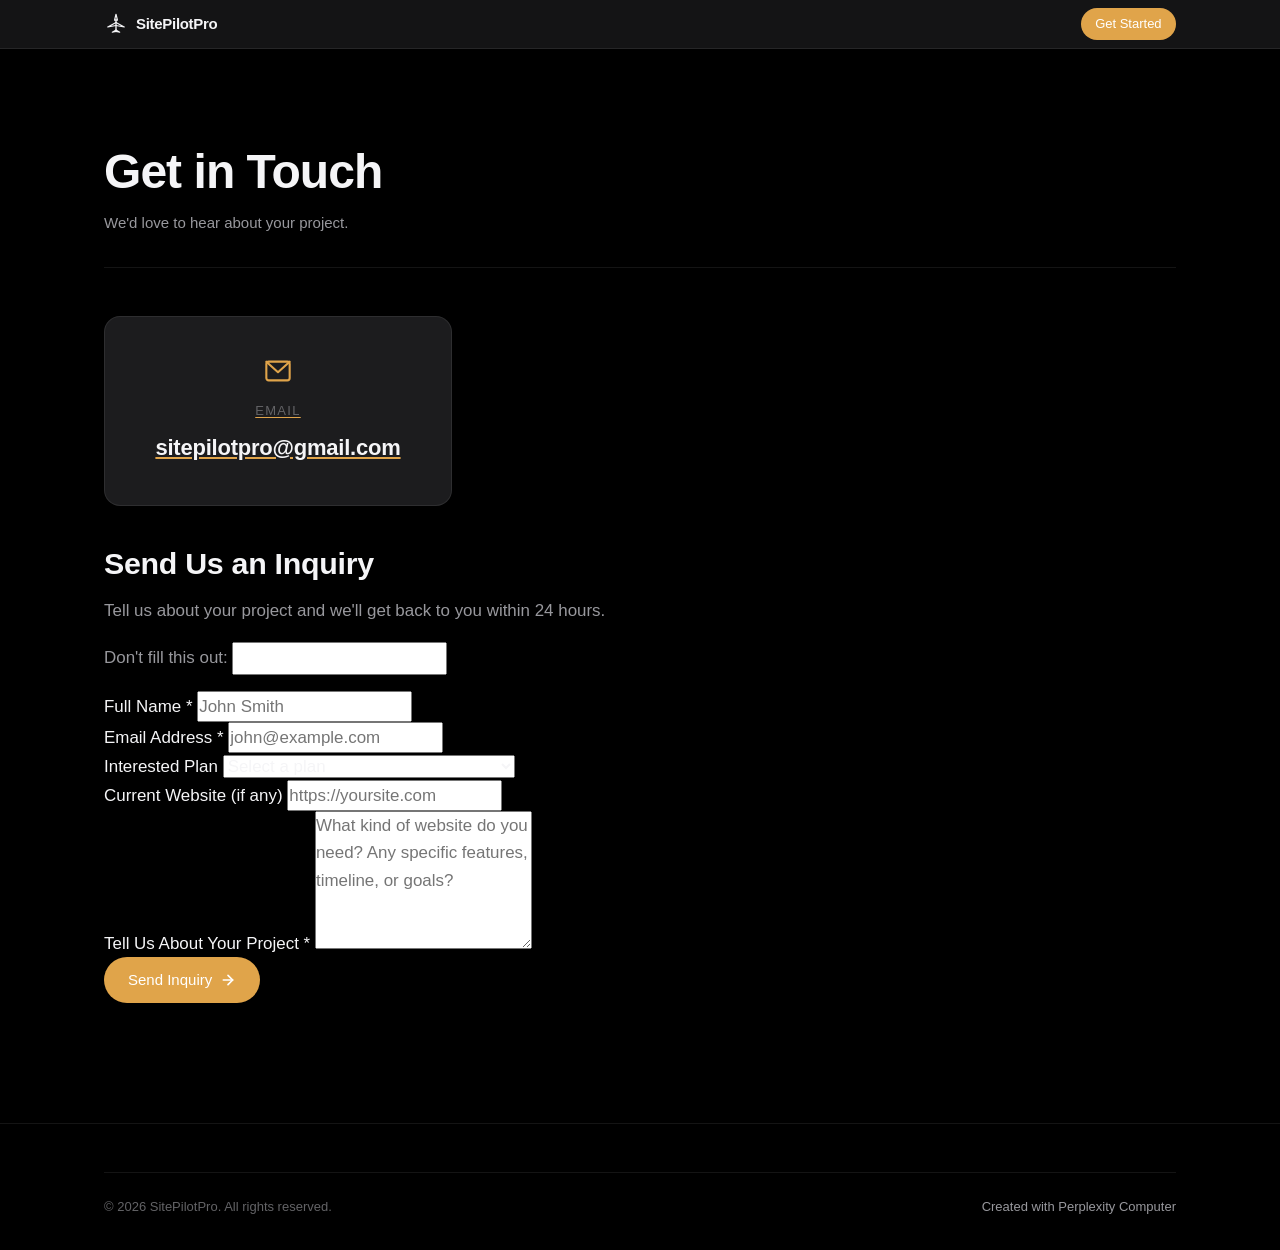
==== commit 8b4e6bbe: "Update contact.html — contact form + SEO optimization" ====
--- a/contact.html
+++ b/contact.html
@@ -18,8 +18,53 @@
 
 <meta charset="UTF-8">
 <meta name="viewport" content="width=device-width, initial-scale=1.0">
-<title>Contact — SitePilotPro</title>
-<meta name="description" content="Get in touch with SitePilotPro — reach us by email or phone to start your web design project.">
+<title>Contact SitePilotPro — Get a Free Web Design Consultation</title>
+<meta name="description" content="Contact SitePilotPro for professional web design services. Send us an inquiry or email sitepilotpro@gmail.com. Free consultations available.">
+<link rel="canonical" href="https://sitepilotpro.org/contact.html">
+
+<!-- Open Graph -->
+<meta property="og:type" content="website">
+<meta property="og:title" content="Contact SitePilotPro — Get a Free Web Design Consultation">
+<meta property="og:description" content="Reach out for professional web design services. Send an inquiry or email sitepilotpro@gmail.com.">
+<meta property="og:url" content="https://sitepilotpro.org/contact.html">
+<meta property="og:site_name" content="SitePilotPro">
+
+<!-- Twitter Card -->
+<meta name="twitter:card" content="summary">
+<meta name="twitter:title" content="Contact SitePilotPro — Get a Free Web Design Consultation">
+<meta name="twitter:description" content="Reach out for professional web design services. Free consultations available.">
+
+<!-- Structured Data: ContactPage + LocalBusiness -->
+<script type="application/ld+json">
+{
+  "@context": "https://schema.org",
+  "@type": "ContactPage",
+  "name": "Contact SitePilotPro",
+  "url": "https://sitepilotpro.org/contact.html",
+  "mainEntity": {
+    "@type": "ProfessionalService",
+    "name": "SitePilotPro",
+    "url": "https://sitepilotpro.org",
+    "email": "sitepilotpro@gmail.com",
+    "description": "Premium web design and development services for businesses. Custom websites, e-commerce, SEO optimization, and ongoing support.",
+    "priceRange": "$500 - $4,000+",
+    "areaServed": "Worldwide",
+    "serviceType": ["Web Design", "Web Development", "E-Commerce", "SEO", "Landing Pages"],
+    "contactPoint": {
+      "@type": "ContactPoint",
+      "email": "sitepilotpro@gmail.com",
+      "contactType": "sales",
+      "availableLanguage": "English"
+    },
+    "creator": {
+      "@type": "SoftwareApplication",
+      "name": "Perplexity Computer",
+      "url": "https://www.perplexity.ai/computer"
+    }
+  }
+}
+</script>
+
 <link rel="stylesheet" href="./base.css">
 <link rel="stylesheet" href="./style.css">
 </head>
@@ -53,10 +98,12 @@
     </div>
 
     <div class="legal__content">
-      <section class="contact-cards">
+
+      <!-- Contact Cards -->
+      <section class="contact-cards" aria-label="Contact information">
         <a href="mailto:sitepilotpro@gmail.com" class="contact-card">
           <div class="contact-card__icon">
-            <svg width="28" height="28" viewBox="0 0 24 24" fill="none" stroke="currentColor" stroke-width="1.8" stroke-linecap="round" stroke-linejoin="round">
+            <svg width="28" height="28" viewBox="0 0 24 24" fill="none" stroke="currentColor" stroke-width="1.8" stroke-linecap="round" stroke-linejoin="round" aria-hidden="true">
               <rect x="2" y="4" width="20" height="16" rx="2"/>
               <path d="M22 4L12 13L2 4"/>
             </svg>
@@ -65,24 +112,59 @@
           <div class="contact-card__value">sitepilotpro@gmail.com</div>
         </a>
 
-        <a href="tel:+18032367725" class="contact-card">
-          <div class="contact-card__icon">
-            <svg width="28" height="28" viewBox="0 0 24 24" fill="none" stroke="currentColor" stroke-width="1.8" stroke-linecap="round" stroke-linejoin="round">
-              <path d="M22 16.92v3a2 2 0 01-2.18 2 19.79 19.79 0 01-8.63-3.07 19.5 19.5 0 01-6-6 19.79 19.79 0 01-3.07-8.67A2 2 0 014.11 2h3a2 2 0 012 1.72c.127.96.361 1.903.7 2.81a2 2 0 01-.45 2.11L8.09 9.91a16 16 0 006 6l1.27-1.27a2 2 0 012.11-.45c.907.339 1.85.573 2.81.7A2 2 0 0122 16.92z"/>
-            </svg>
-          </div>
-          <div class="contact-card__label">Phone</div>
-          <div class="contact-card__value">(803) 236-7725</div>
-        </a>
+
       </section>
 
-      <section>
-        <h2>Ready to start your project?</h2>
-        <p>Whether you need a simple landing page or a full business website, we're here to help. Reach out via email or phone and we'll get back to you within 24 hours.</p>
-        <p style="margin-top: var(--space-6);">
-          <a href="./index.html#pricing" class="btn btn--primary" style="display: inline-flex; color: #000;">View Our Plans</a>
-        </p>
+      <!-- Inquiry Form -->
+      <section class="contact-form-section" aria-label="Send an inquiry">
+        <h2>Send Us an Inquiry</h2>
+        <p>Tell us about your project and we'll get back to you within 24 hours.</p>
+
+        <form name="inquiry" method="POST" data-netlify="true" netlify-honeypot="bot-field" class="contact-form" action="/success.html">
+          <!-- Honeypot field for spam prevention (hidden from users) -->
+          <p class="visually-hidden" aria-hidden="true">
+            <label>Don't fill this out: <input name="bot-field"></label>
+          </p>
+
+          <div class="form-row">
+            <div class="form-group">
+              <label for="name" class="form-label">Full Name <span aria-hidden="true">*</span></label>
+              <input type="text" id="name" name="name" required autocomplete="name" placeholder="John Smith" class="form-input">
+            </div>
+            <div class="form-group">
+              <label for="email" class="form-label">Email Address <span aria-hidden="true">*</span></label>
+              <input type="email" id="email" name="email" required autocomplete="email" placeholder="john@example.com" class="form-input">
+            </div>
+          </div>
+
+          <div class="form-group">
+            <label for="plan" class="form-label">Interested Plan</label>
+            <select id="plan" name="plan" class="form-input form-select">
+              <option value="" disabled selected>Select a plan</option>
+              <option value="Scout ($500 setup)">Scout — $500 setup + $75/mo</option>
+              <option value="Voyager ($1,000 setup)">Voyager — $1,000 setup + $50/wk</option>
+              <option value="Explorer ($4,000 setup)">Explorer — $4,000 setup + $100/wk</option>
+              <option value="Not sure yet">Not sure yet</option>
+            </select>
+          </div>
+
+          <div class="form-group">
+            <label for="website" class="form-label">Current Website (if any)</label>
+            <input type="url" id="website" name="website" autocomplete="url" placeholder="https://yoursite.com" class="form-input">
+          </div>
+
+          <div class="form-group">
+            <label for="message" class="form-label">Tell Us About Your Project <span aria-hidden="true">*</span></label>
+            <textarea id="message" name="message" required rows="5" placeholder="What kind of website do you need? Any specific features, timeline, or goals?" class="form-input form-textarea"></textarea>
+          </div>
+
+          <button type="submit" class="btn btn--primary form-submit">
+            Send Inquiry
+            <svg width="16" height="16" viewBox="0 0 24 24" fill="none" stroke="currentColor" stroke-width="2.5" stroke-linecap="round" stroke-linejoin="round" aria-hidden="true"><path d="M5 12h14"/><path d="m12 5 7 7-7 7"/></svg>
+          </button>
+        </form>
       </section>
+
     </div>
   </div>
 </main>
--- a/style.css
+++ b/style.css
@@ -1401,3 +1401,58 @@
     font-size: var(--text-lg);
   }
 }
+
+/* =============== CONTACT PAGE =============== */
+
+.contact-cards {
+  display: grid;
+  grid-template-columns: repeat(2, 1fr);
+  gap: var(--space-6);
+  margin-bottom: var(--space-12);
+}
+
+.contact-card {
+  display: flex;
+  flex-direction: column;
+  align-items: center;
+  text-align: center;
+  padding: var(--space-10) var(--space-6);
+  background: var(--color-surface);
+  border: 1px solid var(--color-border);
+  border-radius: 16px;
+  text-decoration: none;
+  transition: border-color 0.25s ease, transform 0.25s ease, box-shadow 0.25s ease;
+}
+
+.contact-card:hover {
+  border-color: var(--color-primary);
+  transform: translateY(-4px);
+  box-shadow: 0 8px 32px rgba(224, 164, 74, 0.08);
+}
+
+.contact-card__icon {
+  color: var(--color-primary);
+  margin-bottom: var(--space-4);
+}
+
+.contact-card__label {
+  font-size: var(--text-xs);
+  text-transform: uppercase;
+  letter-spacing: 0.1em;
+  color: var(--color-text-faint);
+  margin-bottom: var(--space-2);
+}
+
+.contact-card__value {
+  font-family: var(--font-display);
+  font-size: var(--text-lg);
+  font-weight: 600;
+  color: var(--color-text);
+  letter-spacing: -0.01em;
+}
+
+@media (max-width: 560px) {
+  .contact-cards {
+    grid-template-columns: 1fr;
+  }
+}
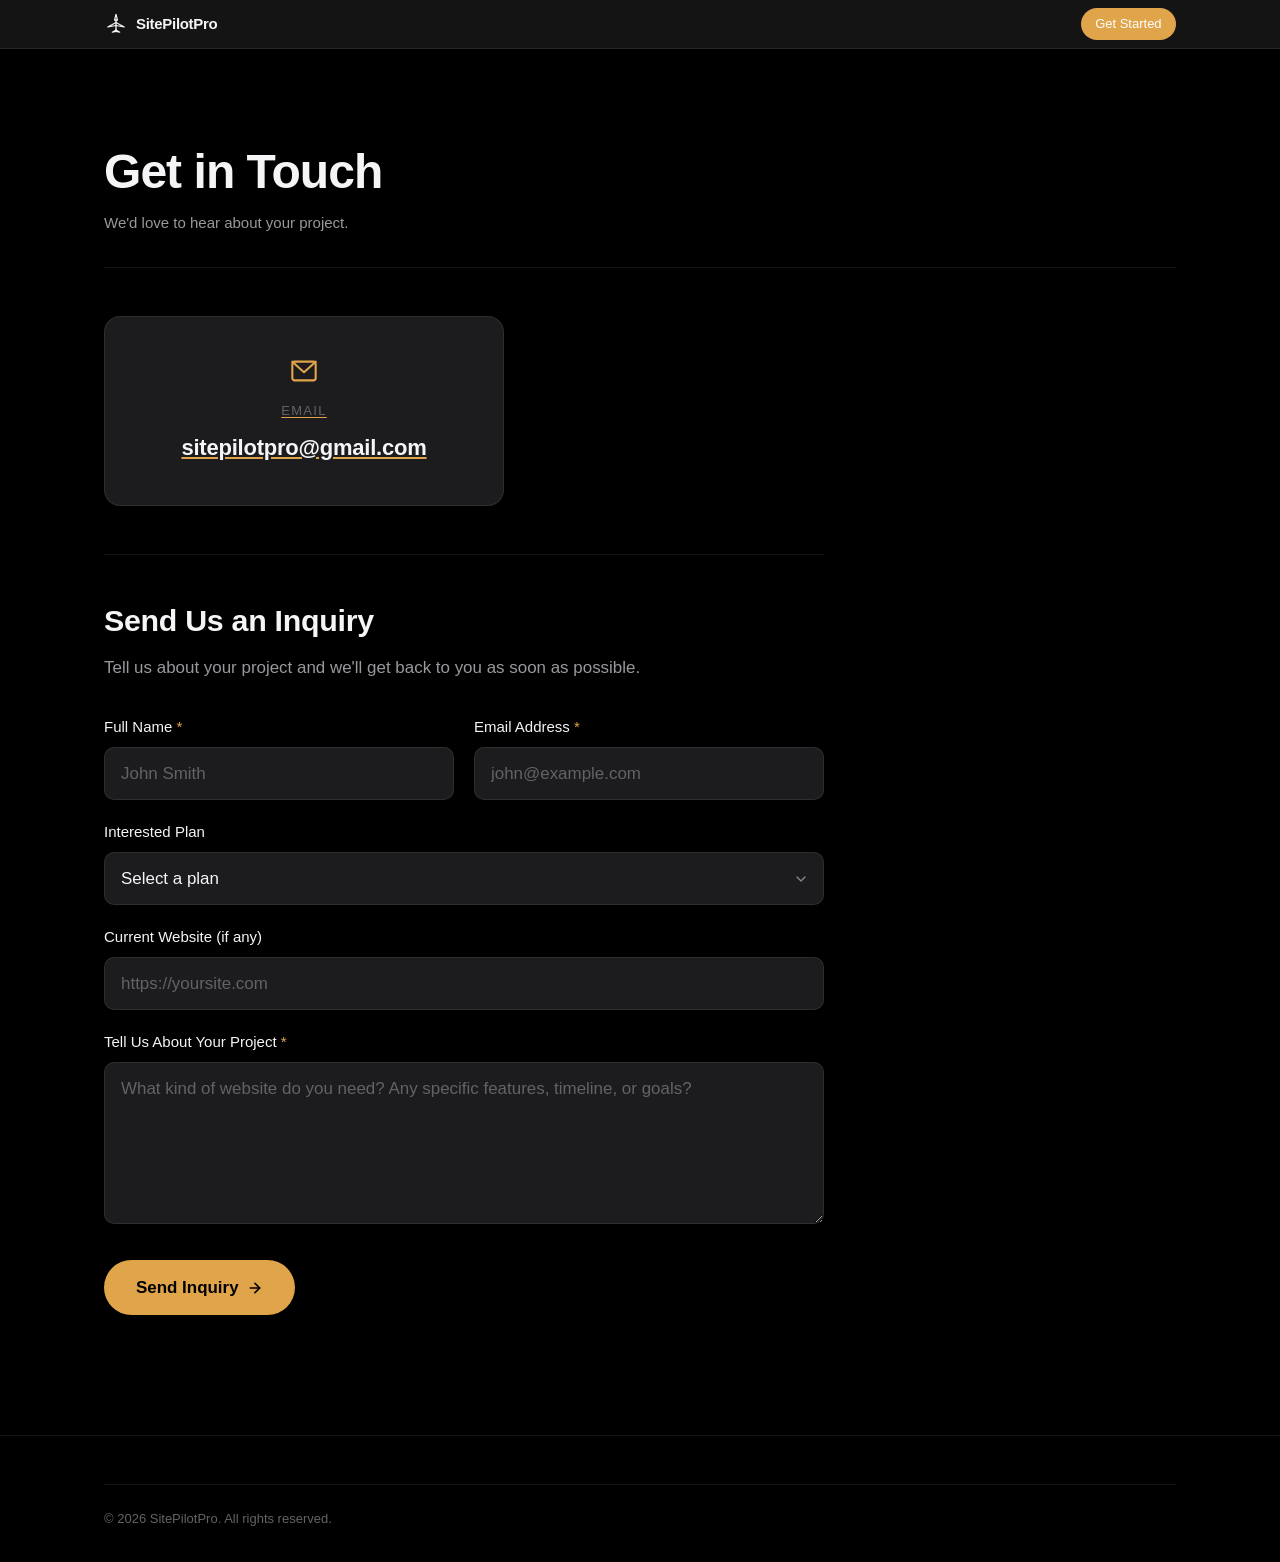
==== commit b481861a: "Remove Perplexity credit, update copy" ====
--- a/contact.html
+++ b/contact.html
@@ -118,7 +118,7 @@
       <!-- Inquiry Form -->
       <section class="contact-form-section" aria-label="Send an inquiry">
         <h2>Send Us an Inquiry</h2>
-        <p>Tell us about your project and we'll get back to you within 24 hours.</p>
+        <p>Tell us about your project and we'll get back to you as soon as possible.</p>
 
         <form name="inquiry" method="POST" data-netlify="true" netlify-honeypot="bot-field" class="contact-form" action="/success.html">
           <!-- Honeypot field for spam prevention (hidden from users) -->
@@ -173,9 +173,7 @@
   <div class="container">
     <div class="footer__bottom">
       <div class="footer__copyright">&copy; 2026 SitePilotPro. All rights reserved.</div>
-      <div class="footer__credit">
-        <a href="https://www.perplexity.ai/computer" target="_blank" rel="noopener noreferrer">Created with Perplexity Computer</a>
-      </div>
+
     </div>
   </div>
 </footer>
--- a/style.css
+++ b/style.css
@@ -1451,8 +1451,125 @@
   letter-spacing: -0.01em;
 }
 
+.contact-cards:has(.contact-card:only-child) {
+  grid-template-columns: 1fr;
+  max-width: 400px;
+}
+
 @media (max-width: 560px) {
   .contact-cards {
     grid-template-columns: 1fr;
   }
 }
+
+/* =============== CONTACT FORM =============== */
+
+.contact-form-section {
+  margin-top: var(--space-12);
+  padding-top: var(--space-12);
+  border-top: 1px solid var(--color-border);
+}
+
+.contact-form {
+  margin-top: var(--space-8);
+  max-width: 720px;
+}
+
+.form-row {
+  display: grid;
+  grid-template-columns: 1fr 1fr;
+  gap: var(--space-5);
+}
+
+.form-group {
+  margin-bottom: var(--space-5);
+}
+
+.form-label {
+  display: block;
+  font-size: var(--text-sm);
+  font-weight: 500;
+  color: var(--color-text);
+  margin-bottom: var(--space-2);
+}
+
+.form-label span {
+  color: var(--color-primary);
+}
+
+.form-input {
+  width: 100%;
+  padding: 12px 16px;
+  font-family: var(--font-body);
+  font-size: var(--text-base);
+  color: var(--color-text);
+  background: var(--color-surface);
+  border: 1px solid var(--color-border);
+  border-radius: 10px;
+  outline: none;
+  transition: border-color 0.2s ease, box-shadow 0.2s ease;
+  -webkit-appearance: none;
+  appearance: none;
+}
+
+.form-input::placeholder {
+  color: var(--color-text-faint);
+}
+
+.form-input:focus {
+  border-color: var(--color-primary);
+  box-shadow: 0 0 0 3px rgba(224, 164, 74, 0.1);
+}
+
+.form-select {
+  cursor: pointer;
+  background-image: url("data:image/svg+xml,%3Csvg xmlns='http://www.w3.org/2000/svg' width='16' height='16' viewBox='0 0 24 24' fill='none' stroke='%23888' stroke-width='2' stroke-linecap='round' stroke-linejoin='round'%3E%3Cpath d='m6 9 6 6 6-6'/%3E%3C/svg%3E");
+  background-repeat: no-repeat;
+  background-position: right 14px center;
+  padding-right: 40px;
+}
+
+.form-select option {
+  background: var(--color-surface);
+  color: var(--color-text);
+}
+
+.form-textarea {
+  resize: vertical;
+  min-height: 120px;
+}
+
+.form-submit {
+  display: inline-flex;
+  align-items: center;
+  gap: 8px;
+  margin-top: var(--space-2);
+  padding: 14px 32px;
+  font-size: var(--text-base);
+  font-weight: 600;
+  color: #000;
+  cursor: pointer;
+  border: none;
+}
+
+.form-submit:hover {
+  transform: translateY(-2px);
+  box-shadow: 0 4px 20px rgba(224, 164, 74, 0.25);
+}
+
+.visually-hidden {
+  position: absolute;
+  width: 1px;
+  height: 1px;
+  margin: -1px;
+  padding: 0;
+  overflow: hidden;
+  clip: rect(0, 0, 0, 0);
+  border: 0;
+}
+
+@media (max-width: 560px) {
+  .form-row {
+    grid-template-columns: 1fr;
+  }
+}
